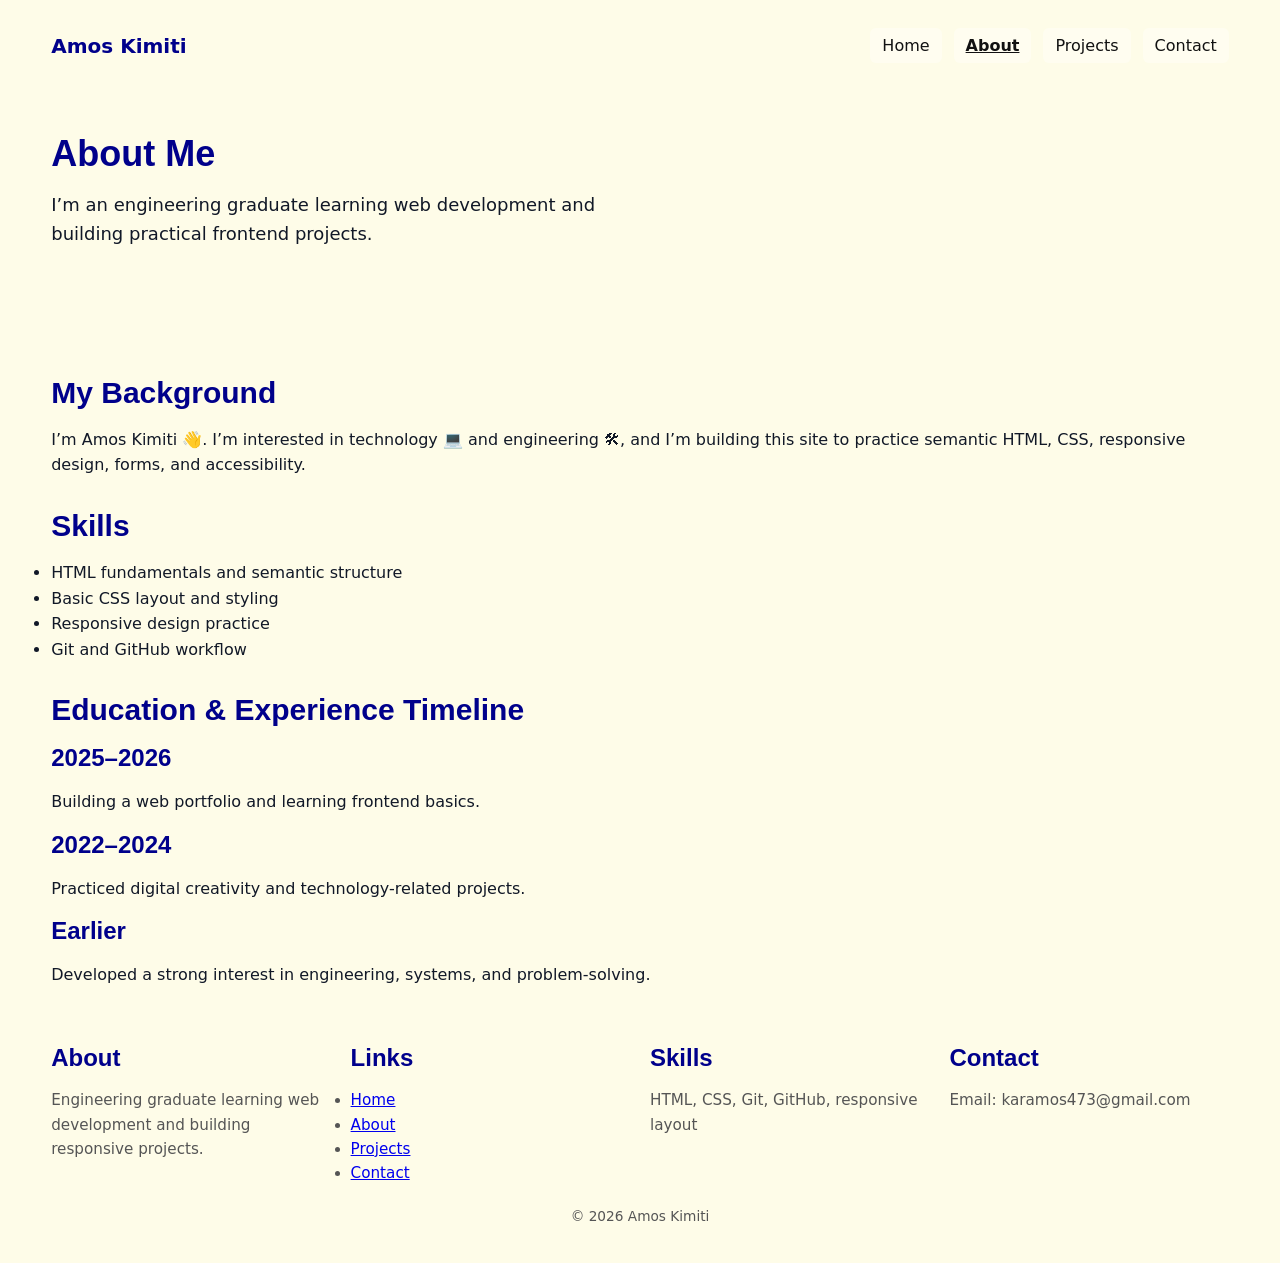
==== about.html @ 82bb10f3 "css changes and week 2 tasks" ====
<!DOCTYPE html>
<html lang="en">
<head>
  <meta charset="UTF-8" />
  <meta name="viewport" content="width=device-width, initial-scale=1.0" />
  <title>About | Amos Kimiti</title>

  <link rel="preconnect" href="https://fonts.googleapis.com">
  <link rel="preconnect" href="https://fonts.gstatic.com" crossorigin>
  <link href="https://fonts.googleapis.com/css2?family=Poppins:wght@400;600;700&family=Roboto:wght@400;500&display=swap" rel="stylesheet">

  <link rel="stylesheet" href="./styles.css"/>
</head>

<body class="about-page">
  <header class="container">
    <nav aria-label="Primary navigation">
      <a href="index.html" class="logo">Amos Kimiti</a>
      <ul>
        <li><a href="index.html">Home</a></li>
        <li><a href="about.html" aria-current="page">About</a></li>
        <li><a href="projects.html">Projects</a></li>
        <li><a href="contact.html">Contact</a></li>
      </ul>
    </nav>

    <section class="hero">
      <div class="hero-text">
        <h1>About Me</h1>
        <p class="lead">
          I’m an engineering graduate learning web development and building practical frontend projects.
        </p>
      </div>
    </section>
  </header>

  <main class="container">
    <section class="grid">
      <article class="card">
        <h2>My Background</h2>
        <p>
          I’m Amos Kimiti 👋. I’m interested in technology 💻 and engineering 🛠, and I’m building this site to
          practice semantic HTML, CSS, responsive design, forms, and accessibility.
        </p>
      </article>

      <article class="card">
        <h2>Skills</h2>
        <ul>
          <li>HTML fundamentals and semantic structure</li>
          <li>Basic CSS layout and styling</li>
          <li>Responsive design practice</li>
          <li>Git and GitHub workflow</li>
        </ul>
      </article>
    </section>

    <section>
      <h2>Education & Experience Timeline</h2>
      <div class="skills-grid">
        <article class="card">
          <h3>2025–2026</h3>
          <p>Building a web portfolio and learning frontend basics.</p>
        </article>
        <article class="card">
          <h3>2022–2024</h3>
          <p>Practiced digital creativity and technology-related projects.</p>
        </article>
        <article class="card">
          <h3>Earlier</h3>
          <p>Developed a strong interest in engineering, systems, and problem-solving.</p>
        </article>
      </div>
    </section>
  </main>

  <footer class="container">
    <div class="footer-grid">
      <div>
        <h3>About</h3>
        <p>Engineering graduate learning web development and building responsive projects.</p>
      </div>
      <div>
        <h3>Links</h3>
        <ul>
          <li><a href="index.html">Home</a></li>
          <li><a href="about.html">About</a></li>
          <li><a href="projects.html">Projects</a></li>
          <li><a href="contact.html">Contact</a></li>
        </ul>
      </div>
      <div>
        <h3>Skills</h3>
        <p>HTML, CSS, Git, GitHub, responsive layout</p>
      </div>
      <div>
        <h3>Contact</h3>
        <p>Email: karamos473@gmail.com</p>
      </div>
    </div>
    <p class="footer-bottom">© 2026 Amos Kimiti</p>
  </footer>
</body>
</html>
---- styles.css ----
/* =========================
   RESET + ROOT
========================= */
* {
  margin: 0;
  padding: 0;
  box-sizing: border-box;
}

:root {
  /* Typography scale */
  --font-xs: 0.75rem;
  --font-sm: 0.875rem;
  --font-base: 1rem;
  --font-lg: 1.125rem;
  --font-xl: 1.25rem;
  --font-2xl: 1.5rem;
  --font-3xl: 1.875rem;
  --font-4xl: 2.25rem;

  /* Color system */
  --color-primary: #1d4ed8;
  --color-primary-light: #60a5fa;
  --color-primary-dark: #1e3a8a;
  --color-secondary: #f59e0b;
  --color-background: #f8fafc;
  --color-surface: rgba(255, 255, 255, 0.8);
  --color-text: #111827;
  --color-muted: #475569;
  --color-border: #94a3b8;
  --color-danger: #dc2626;

  --radius: 10px;
  --shadow-sm: 0 2px 8px rgba(0, 0, 0, 0.15);
  --shadow-md: 0 10px 20px rgba(0, 0, 0, 0.12);
}

body {
  font-family: system-ui, -apple-system, Segoe UI, Roboto, Arial, sans-serif;
  font-size: 16px;
  line-height: 1.6;
  color: var(--color-text);
  margin: 0;
}

.container {
  width: min(1000px, 90%);
  margin: 0 auto;
  padding: 20px 0;
}
body.home-page {
  background-color: #f8fafc;
}

body.about-page {
  background-color: #fefce8;
}

body.projects-page,
body.contact-page {
  background-color: #eff6ff;
  color: var(--color-text);
}
/* =========================
   TYPOGRAPHY
========================= */
h1,
h2,
h3,
h4,
h5,
h6 {
  color: darkblue;
  font-family: "Franklin Gothic Medium", "Arial Narrow", Arial, sans-serif;
  line-height: 1.2;
  margin-bottom: 1rem;
}

h1 {
  font-size: var(--font-4xl);
  margin-top: 10px;
}

h2 {
  font-size: var(--font-3xl);
  margin-top: 30px;
}

h3 {
  font-size: var(--font-2xl);
}

h4 {
  font-size: var(--font-xl);
}

h5 {
  font-size: var(--font-lg);
}

h6 {
  font-size: var(--font-base);
}

p {
  margin-bottom: 1rem;
}

small,
.text-small {
  font-size: var(--font-sm);
}

.lead {
  font-size: var(--font-lg);
  max-width: 700px;
}
/* =========================
   NAVIGATION
========================= */
nav {
  display: flex;
  justify-content: space-between;
  align-items: center;
  gap: 20px;
  padding: 10px 0 20px;
}

nav ul {
  list-style: none;
  padding: 0;
  margin: 0;
  display: flex;
  gap: 12px;
  flex-wrap: wrap;
  align-items: center;
}

nav a {
  text-decoration: none;
  padding: 8px 12px;
  border-radius: 6px;
  color: #111;
  background-color: rgba(255, 255, 255, 0.35);
  transition: all 0.3s ease;
}

nav a:hover {
  background-color: rgba(255, 255, 255, 0.6);
  transform: translateY(-2px);
}

nav a[aria-current="page"] {
  font-weight: bold;
  text-decoration: underline;
}
.logo {
  font-weight: 700;
  font-size: var(--font-xl);
  color: darkblue;
  background: none;
  padding: 0;
}
/* =========================
   HERO
========================= */
.hero {
  padding: 40px 0;
  display: grid;
  gap: 24px;
  align-items: center;
}

.hero-text {
  max-width: 650px;
}

.hero-image img {
  width: 220px;
  border-radius: 8px;
  box-shadow: var(--shadow-md);
}



/* =========================
   BUTTONS
========================= */
button,
.btn {
  display: inline-block;
  background-color: darkblue;
  color: white;
  padding: 10px 20px;
  border: none;
  border-radius: 6px;
  cursor: pointer;
  font: inherit;
  text-decoration: none;
  transition: all 0.3s ease;
}

button:hover,
.btn:hover {
  background-color: navy;
  transform: translateY(-2px);
  box-shadow: 0 4px 6px rgba(0, 0, 0, 0.1);
}

.btn-secondary {
  background: transparent;
  color: darkblue;
  border: 2px solid darkblue;
}

.btn-secondary:hover {
  background: darkblue;
  color: white;
}

.btn-danger {
  background: var(--color-danger);
  color: white;
}

.btn-danger:hover {
  background: #b91c1c;
}

.btn-disabled,
button:disabled {
  background: #94a3b8;
  color: #e2e8f0;
  cursor: not-allowed;
  box-shadow: none;
  transform: none;
}
/* =========================
   BUTTONS
========================= */
button,
.btn {
  display: inline-block;
  background-color: darkblue;
  color: white;
  padding: 10px 20px;
  border: none;
  border-radius: 6px;
  cursor: pointer;
  font: inherit;
  text-decoration: none;
  transition: all 0.3s ease;
}

button:hover,
.btn:hover {
  background-color: navy;
  transform: translateY(-2px);
  box-shadow: 0 4px 6px rgba(0, 0, 0, 0.1);
}

.btn-secondary {
  background: transparent;
  color: darkblue;
  border: 2px solid darkblue;
}

.btn-secondary:hover {
  background: darkblue;
  color: white;
}

.btn-danger {
  background: var(--color-danger);
  color: white;
}

.btn-danger:hover {
  background: #b91c1c;
}

.btn-disabled,
button:disabled {
  background: #94a3b8;
  color: #e2e8f0;
  cursor: not-allowed;
  box-shadow: none;
  transform: none;
}
.contact-layout {
  display: grid;
  grid-template-columns: 1fr;
  gap: 20px;
}

.contact-sidebar {
  background: rgba(255, 255, 255, 0.7);
  padding: 20px;
  border-radius: 10px;
  box-shadow: var(--shadow-sm);
}
/* =========================
   FOOTER
========================= */
footer {
  margin-top: 40px;
  padding: 30px 20px;
  font-size: 0.95em;
  color: #555;
}

.footer-grid {
  display: grid;
  grid-template-columns: 1fr;
  gap: 20px;
  text-align: left;
}

.footer-bottom {
  text-align: center;
  margin-top: 20px;
  font-size: 0.9em;
}
/* =========================
   GRID PRACTICE
========================= */
.gallery {
  display: grid;
  grid-template-columns: 1fr;
  gap: 16px;
}

.gallery img {
  width: 100%;
  height: 220px;
  object-fit: cover;
}

.magazine-layout {
  display: grid;
  grid-template-columns: 1fr;
  gap: 16px;
}

.mag-header,
.mag-sidebar,
.mag-main,
.mag-footer {
  padding: 20px;
  border-radius: 8px;
  background: rgba(255, 255, 255, 0.75);
}
/* =========================
   RESPONSIVE
========================= */

/* Tablet */
@media (min-width: 768px) {
  .row {
    grid-template-columns: 1fr 1fr;
  }

  .projects-grid,
  .grid,
  .skills-grid,
  .gallery,
  .footer-grid {
    grid-template-columns: repeat(2, 1fr);
  }

  .hero {
    grid-template-columns: 1fr 1fr;
  }

  .contact-layout {
    grid-template-columns: 2fr 1fr;
  }
}

/* Desktop */
@media (min-width: 1024px) {
  .projects-grid,
  .gallery {
    grid-template-columns: repeat(3, 1fr);
  }

  .footer-grid {
    grid-template-columns: repeat(4, 1fr);
  }

  .magazine-layout {
    grid-template-columns: 250px 1fr;
    grid-template-areas:
      "header header"
      "sidebar main"
      "footer footer";
  }

  .mag-header { grid-area: header; }
  .mag-sidebar { grid-area: sidebar; }
  .mag-main { grid-area: main; }
  .mag-footer { grid-area: footer; }
}

/* Large Desktop */
@media (min-width: 1280px) {
  .container {
    width: min(1200px, 92%);
  }
}

/* Smaller screens only */
@media (max-width: 700px) {
  nav {
    flex-direction: column;
    align-items: flex-start;
  }

  nav ul {
    flex-direction: column;
    align-items: flex-start;
  }
}
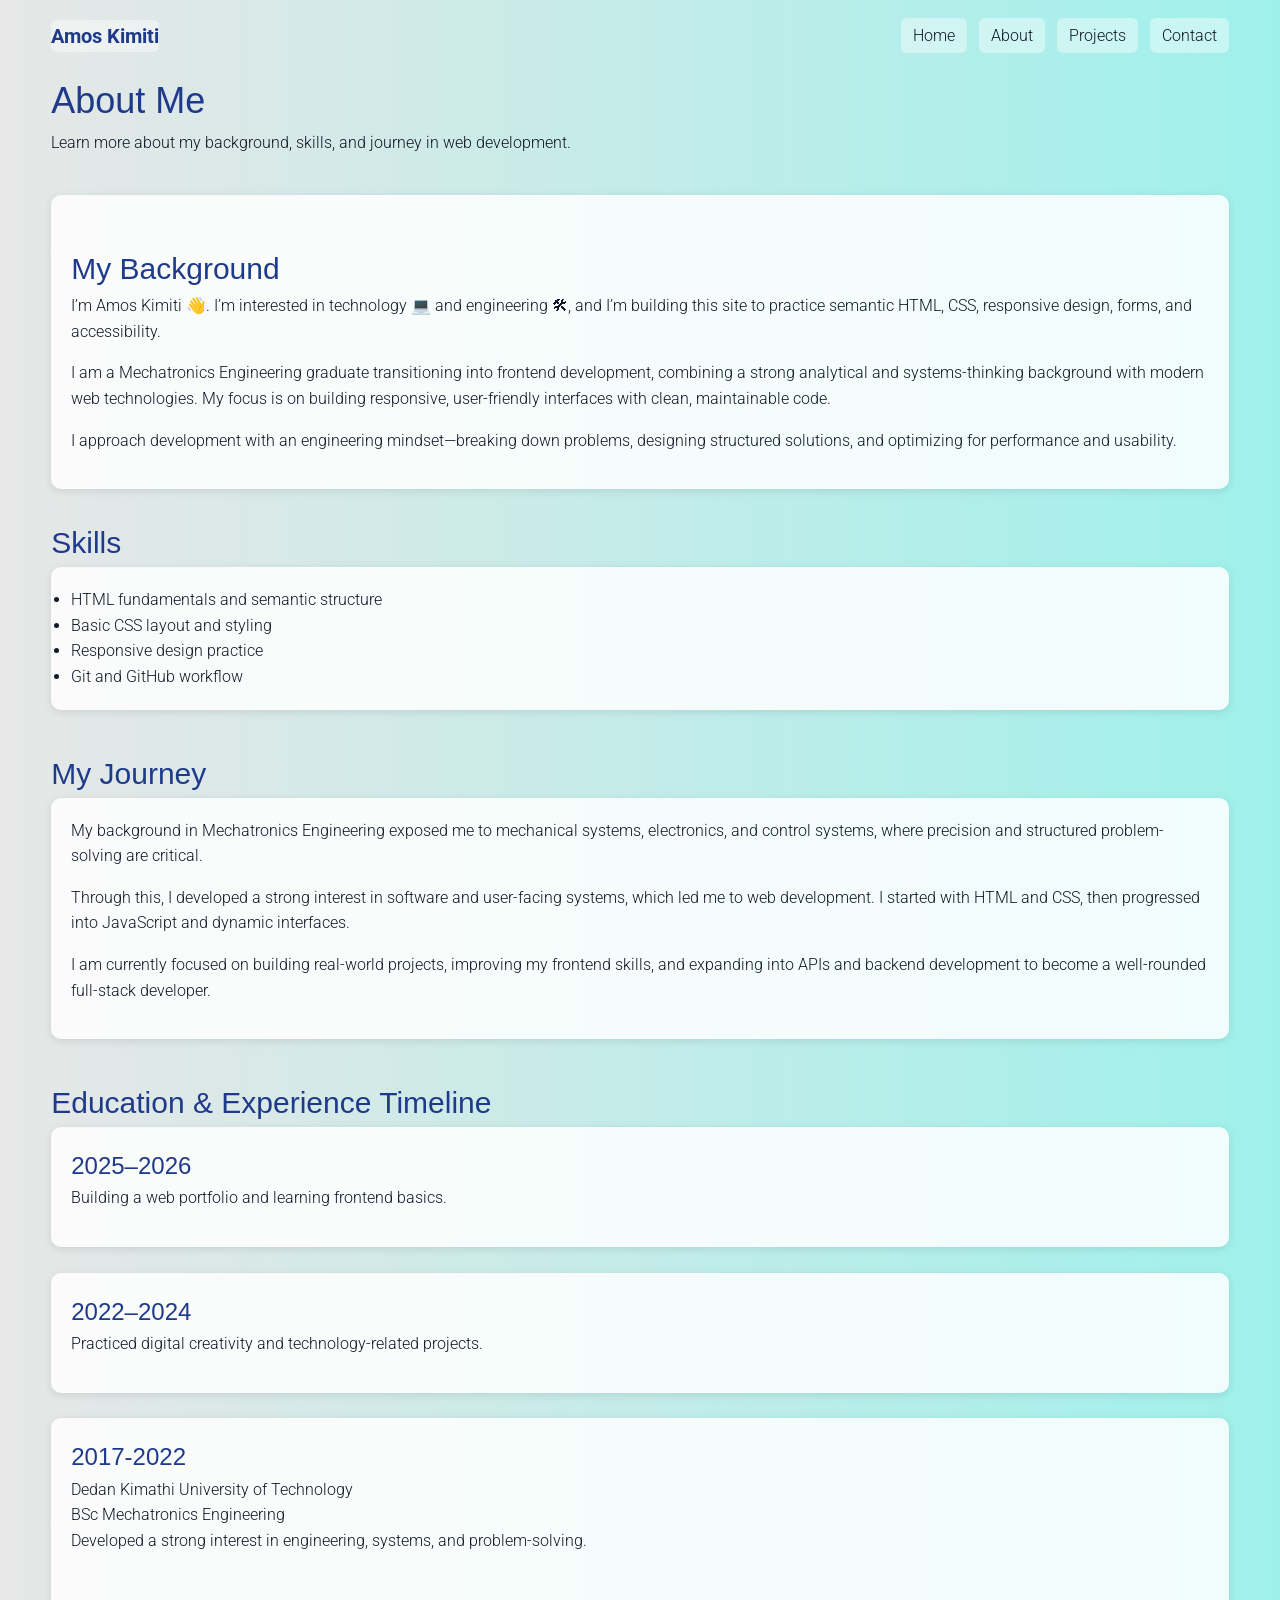
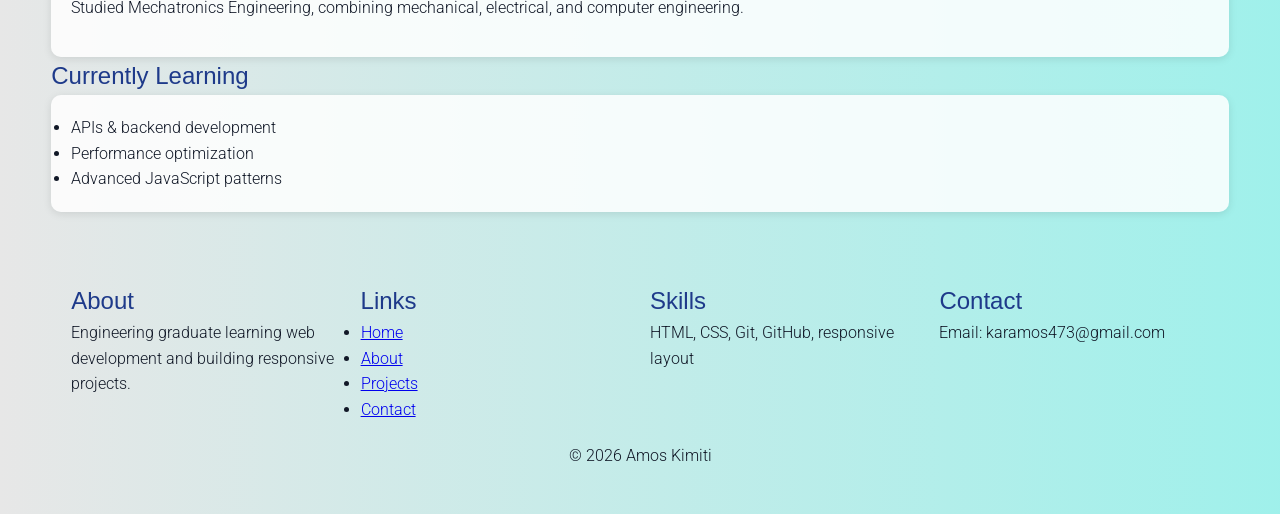
==== commit bdd3db88: "added hamburger menu" ====
--- a/about.html
+++ b/about.html
@@ -15,23 +15,33 @@
 <body class="about-page">
   <header class="container">
     <nav aria-label="Primary navigation">
+      
+      <!-- Logo OUTSIDE ul  -->
       <a href="index.html" class="logo">Amos Kimiti</a>
-      <ul>
-        <li><a href="index.html">Home</a></li>
-        <li><a href="about.html" aria-current="page">About</a></li>
+
+      <!-- Checkbox toggle -->
+      <input type="checkbox" id="menu-checkbox">
+
+      <!-- Hamburger -->
+      <label for="menu-checkbox" class="menu-toggle">☰</label>
+
+      <!-- Navigation -->
+      <ul class="nav-links">
+        <li><a href="index.html" aria-current="page">Home</a></li>
+        <li><a href="about.html">About</a></li>
         <li><a href="projects.html">Projects</a></li>
         <li><a href="contact.html">Contact</a></li>
       </ul>
+
     </nav>
 
     <section class="hero">
       <div class="hero-text">
         <h1>About Me</h1>
-        <p class="lead">
-          I’m an engineering graduate learning web development and building practical frontend projects.
-        </p>
+        <p class="lead">Learn more about my background, skills, and journey in web development.</p>
       </div>
     </section>
+
   </header>
 
   <main class="container">
@@ -42,10 +52,19 @@
           I’m Amos Kimiti 👋. I’m interested in technology 💻 and engineering 🛠, and I’m building this site to
           practice semantic HTML, CSS, responsive design, forms, and accessibility.
         </p>
+        <p>
+    I am a Mechatronics Engineering graduate transitioning into frontend development,
+    combining a strong analytical and systems-thinking background with modern web technologies.
+    My focus is on building responsive, user-friendly interfaces with clean, maintainable code.
+  </p>
+   <p>
+    I approach development with an engineering mindset—breaking down problems,
+    designing structured solutions, and optimizing for performance and usability.
+  </p>
       </article>
-
+<h2>Skills</h2>
       <article class="card">
-        <h2>Skills</h2>
+        
         <ul>
           <li>HTML fundamentals and semantic structure</li>
           <li>Basic CSS layout and styling</li>
@@ -54,23 +73,56 @@
         </ul>
       </article>
     </section>
+    <section><h2>My Journey</h2>
+      <article class="card">
+  
+  <p>
+    My background in Mechatronics Engineering exposed me to mechanical systems,
+    electronics, and control systems, where precision and structured problem-solving are critical.
+  </p>
 
+  <p>
+    Through this, I developed a strong interest in software and user-facing systems,
+    which led me to web development. I started with HTML and CSS,
+    then progressed into JavaScript and dynamic interfaces.
+  </p>
+
+  <p>
+    I am currently focused on building real-world projects, improving my frontend skills,
+    and expanding into APIs and backend development to become a well-rounded full-stack developer.
+  </p>
+</article>
+    
+</section>
     <section>
       <h2>Education & Experience Timeline</h2>
       <div class="skills-grid">
         <article class="card">
           <h3>2025–2026</h3>
           <p>Building a web portfolio and learning frontend basics.</p>
-        </article>
+        </article><br>
         <article class="card">
           <h3>2022–2024</h3>
           <p>Practiced digital creativity and technology-related projects.</p>
-        </article>
+        </article><br>
+
         <article class="card">
-          <h3>Earlier</h3>
-          <p>Developed a strong interest in engineering, systems, and problem-solving.</p>
+          <h3>2017-2022</h3>
+          <h4> Dedan Kimathi University of Technology </h4>
+          <h4>BSc Mechatronics Engineering</h4>
+          <p>
+            Developed a strong interest in engineering, systems, and problem-solving.</p><br>
+            <p>Studied Mechatronics Engineering, combining mechanical, electrical, and computer engineering.</p>
         </article>
       </div>
+      <h3>Currently Learning</h3>
+      <article class="card">
+  <ul>
+    <li>APIs & backend development</li>
+    <li>Performance optimization</li>
+    <li>Advanced JavaScript patterns</li>
+  </ul>
+</article>
     </section>
   </main>
 
--- a/styles.css
+++ b/styles.css
@@ -1,14 +1,18 @@
 /* =========================
-   RESET + ROOT
+   RESET (Task 3.1)
 ========================= */
 * {
   margin: 0;
   padding: 0;
   box-sizing: border-box;
-}
-
+  font-weight: 300;
+}
+
+/* =========================
+   VARIABLES (Task 3.3 + 3.4)
+========================= */
 :root {
-  /* Typography scale */
+  /* Typography */
   --font-xs: 0.75rem;
   --font-sm: 0.875rem;
   --font-base: 1rem;
@@ -18,311 +22,227 @@
   --font-3xl: 1.875rem;
   --font-4xl: 2.25rem;
 
-  /* Color system */
+  /* Colors */
   --color-primary: #1d4ed8;
   --color-primary-light: #60a5fa;
   --color-primary-dark: #1e3a8a;
   --color-secondary: #f59e0b;
   --color-background: #f8fafc;
-  --color-surface: rgba(255, 255, 255, 0.8);
+  --color-surface: rgba(255,255,255,0.85);
   --color-text: #111827;
   --color-muted: #475569;
   --color-border: #94a3b8;
   --color-danger: #dc2626;
 
   --radius: 10px;
-  --shadow-sm: 0 2px 8px rgba(0, 0, 0, 0.15);
-  --shadow-md: 0 10px 20px rgba(0, 0, 0, 0.12);
-}
-
+  --shadow-sm: 0 2px 8px rgba(0,0,0,0.1);
+  --shadow-md: 0 10px 20px rgba(0,0,0,0.12);
+}
+
+/* =========================
+   BASE (Task 3.1)
+========================= */
 body {
-  font-family: system-ui, -apple-system, Segoe UI, Roboto, Arial, sans-serif;
+  font-family: 'Roboto', system-ui, sans-serif;
   font-size: 16px;
   line-height: 1.6;
   color: var(--color-text);
-  margin: 0;
-}
-
+}
+@keyframes gradientShift {
+  0% {
+    background-position: 0% 50%;
+  }
+  50% {
+    background-position: 100% 50%;
+  }
+  100% {
+    background-position: 0% 50%;
+  }
+}
+body.projects-page,
+body.contact-page {
+    background: linear-gradient(
+    270deg,
+    #469df5,
+    #58faef,
+    #e7e7e7
+  );
+  background-size: 400% 400%;
+  animation: gradientShift 15s ease infinite;
+}
+body.home-page {
+    background: linear-gradient(
+    270deg,
+    #469df5,
+    #58faef,
+    #e7e7e7
+  );
+  background-size: 400% 400%;
+  animation: gradientShift 15s ease infinite;
+}
+body.about-page {
+    background: linear-gradient(
+    270deg,
+    #469df5,
+    #58faef,
+    #e7e7e7
+  );
+  background-size: 400% 400%;
+  animation: gradientShift 15s ease infinite;
+}
+/* =========================
+   TYPOGRAPHY (Task 3.3)
+========================= */
+h1 { font-size: var(--font-4xl); }
+h2 { font-size: var(--font-3xl); margin-top: 30px; }
+h3 { font-size: var(--font-2xl); }
+p { margin-bottom: 1rem; }
+
+h1, h2, h3 {
+  color: var(--color-primary-dark);
+  font-family: 'Poppins', sans-serif;
+}
+
+/* =========================
+   LAYOUT
+========================= */
 .container {
   width: min(1000px, 90%);
   margin: 0 auto;
-  padding: 20px 0;
-}
-body.home-page {
-  background-color: #f8fafc;
-}
-
-body.about-page {
-  background-color: #fefce8;
-}
-
-body.projects-page,
-body.contact-page {
-  background-color: #eff6ff;
-  color: var(--color-text);
-}
-/* =========================
-   TYPOGRAPHY
-========================= */
-h1,
-h2,
-h3,
-h4,
-h5,
-h6 {
-  color: darkblue;
-  font-family: "Franklin Gothic Medium", "Arial Narrow", Arial, sans-serif;
-  line-height: 1.2;
-  margin-bottom: 1rem;
-}
-
-h1 {
-  font-size: var(--font-4xl);
-  margin-top: 10px;
-}
-
-h2 {
-  font-size: var(--font-3xl);
-  margin-top: 30px;
-}
-
-h3 {
-  font-size: var(--font-2xl);
-}
-
-h4 {
-  font-size: var(--font-xl);
-}
-
-h5 {
-  font-size: var(--font-lg);
-}
-
-h6 {
-  font-size: var(--font-base);
-}
-
-p {
-  margin-bottom: 1rem;
-}
-
-small,
-.text-small {
-  font-size: var(--font-sm);
-}
-
-.lead {
-  font-size: var(--font-lg);
-  max-width: 700px;
-}
-/* =========================
-   NAVIGATION
+}
+
+/* =========================
+   NAV (Task 4.1 Flexbox)
 ========================= */
 nav {
   display: flex;
   justify-content: space-between;
   align-items: center;
-  gap: 20px;
-  padding: 10px 0 20px;
-}
-
-nav ul {
+  position: relative;
+  padding: 20px 0;
+}
+
+.logo {
+  font-weight: 700;
+  font-size: var(--font-xl);
+  color: var(--color-primary-dark);
+  text-decoration: none;
+  padding: 0;
+}
+
+.nav-links {
   list-style: none;
-  padding: 0;
-  margin: 0;
   display: flex;
   gap: 12px;
-  flex-wrap: wrap;
-  align-items: center;
-}
-
+}
+
+/* LINKS */
 nav a {
   text-decoration: none;
   padding: 8px 12px;
   border-radius: 6px;
-  color: #111;
-  background-color: rgba(255, 255, 255, 0.35);
+  color: var(--color-text);
+  background: rgba(255,255,255,0.4);
   transition: all 0.3s ease;
 }
 
 nav a:hover {
-  background-color: rgba(255, 255, 255, 0.6);
   transform: translateY(-2px);
-}
-
-nav a[aria-current="page"] {
-  font-weight: bold;
-  text-decoration: underline;
-}
-.logo {
-  font-weight: 700;
-  font-size: var(--font-xl);
-  color: darkblue;
-  background: none;
-  padding: 0;
-}
-/* =========================
-   HERO
-========================= */
-.hero {
-  padding: 40px 0;
-  display: grid;
-  gap: 24px;
-  align-items: center;
-}
-
-.hero-text {
-  max-width: 650px;
-}
-
-.hero-image img {
-  width: 220px;
-  border-radius: 8px;
-  box-shadow: var(--shadow-md);
-}
-
-
-
-/* =========================
-   BUTTONS
-========================= */
-button,
+  background: rgba(255,255,255,0.6);
+}
+
+/* =========================
+   HAMBURGER
+========================= */
+.menu-toggle {
+  display: none;
+  font-size: 1.8rem;
+  cursor: pointer;
+}
+
+#menu-checkbox {
+  display: none;
+}
+
+/* MOBILE NAV */
+@media (max-width: 700px) {
+  .menu-toggle { display: block; }
+
+  .nav-links {
+    display: none;
+    flex-direction: column;
+    position: absolute;
+    top: 60px;
+    right: 0;
+    background: white;
+    padding: 20px;
+    width: 200px;
+    border-radius: var(--radius);
+    box-shadow: var(--shadow-md);
+  }
+
+  #menu-checkbox:checked ~ .nav-links {
+    display: flex;
+  }
+}
+
+/* DESKTOP NAV */
+@media (min-width: 701px) {
+  .nav-links { display: flex; }
+}
+
+/* =========================
+   BUTTONS (Task 4.4)
+========================= */
 .btn {
-  display: inline-block;
-  background-color: darkblue;
+ display: inline-block;
+  background-color: var(--color-primary);
   color: white;
-  padding: 10px 20px;
+  padding: 15px 30px;
+  font-size: 1.2em;
   border: none;
   border-radius: 6px;
   cursor: pointer;
   font: inherit;
   text-decoration: none;
   transition: all 0.3s ease;
-}
-
-button:hover,
+  
+}
+
 .btn:hover {
-  background-color: navy;
+  background: var(--color-primary-dark);
   transform: translateY(-2px);
-  box-shadow: 0 4px 6px rgba(0, 0, 0, 0.1);
-}
-
-.btn-secondary {
-  background: transparent;
-  color: darkblue;
-  border: 2px solid darkblue;
-}
-
-.btn-secondary:hover {
-  background: darkblue;
-  color: white;
-}
-
-.btn-danger {
-  background: var(--color-danger);
-  color: white;
-}
-
-.btn-danger:hover {
-  background: #b91c1c;
-}
-
-.btn-disabled,
-button:disabled {
-  background: #94a3b8;
-  color: #e2e8f0;
-  cursor: not-allowed;
-  box-shadow: none;
-  transform: none;
-}
-/* =========================
-   BUTTONS
-========================= */
-button,
-.btn {
-  display: inline-block;
-  background-color: darkblue;
-  color: white;
-  padding: 10px 20px;
-  border: none;
-  border-radius: 6px;
-  cursor: pointer;
-  font: inherit;
-  text-decoration: none;
+}
+
+/* =========================
+   CARDS (Task 3.2 + 4.1)
+========================= */
+.card {
+  background: var(--color-surface);
+  padding: 20px;
+  border-radius: var(--radius);
+  box-shadow: var(--shadow-sm);
   transition: all 0.3s ease;
 }
 
-button:hover,
-.btn:hover {
-  background-color: navy;
-  transform: translateY(-2px);
-  box-shadow: 0 4px 6px rgba(0, 0, 0, 0.1);
-}
-
-.btn-secondary {
-  background: transparent;
-  color: darkblue;
-  border: 2px solid darkblue;
-}
-
-.btn-secondary:hover {
-  background: darkblue;
-  color: white;
-}
-
-.btn-danger {
-  background: var(--color-danger);
-  color: white;
-}
-
-.btn-danger:hover {
-  background: #b91c1c;
-}
-
-.btn-disabled,
-button:disabled {
-  background: #94a3b8;
-  color: #e2e8f0;
-  cursor: not-allowed;
-  box-shadow: none;
-  transform: none;
-}
-.contact-layout {
-  display: grid;
-  grid-template-columns: 1fr;
+.card:hover {
+  transform: translateY(-4px);
+  box-shadow: var(--shadow-md);
+}
+
+/* Card Row (Flexbox requirement) */
+.card-row {
+  display: flex;
   gap: 20px;
-}
-
-.contact-sidebar {
-  background: rgba(255, 255, 255, 0.7);
-  padding: 20px;
-  border-radius: 10px;
-  box-shadow: var(--shadow-sm);
-}
-/* =========================
-   FOOTER
-========================= */
-footer {
-  margin-top: 40px;
-  padding: 30px 20px;
-  font-size: 0.95em;
-  color: #555;
-}
-
-.footer-grid {
-  display: grid;
-  grid-template-columns: 1fr;
-  gap: 20px;
-  text-align: left;
-}
-
-.footer-bottom {
-  text-align: center;
-  margin-top: 20px;
-  font-size: 0.9em;
-}
-/* =========================
-   GRID PRACTICE
+  flex-wrap: wrap;
+}
+
+.card-row .card {
+  flex: 1 1 300px;
+}
+
+/* =========================
+   GRID (Task 4.2)
 ========================= */
 .gallery {
   display: grid;
@@ -330,6 +250,11 @@
   gap: 16px;
 }
 
+.projects-grid {
+  display: grid;
+  grid-template-columns: 1fr;
+  gap: 20px;
+}
 .gallery img {
   width: 100%;
   height: 220px;
@@ -350,12 +275,59 @@
   border-radius: 8px;
   background: rgba(255, 255, 255, 0.75);
 }
-/* =========================
-   RESPONSIVE
-========================= */
-
-/* Tablet */
-@media (min-width: 768px) {
+img {
+  max-width: 100%;
+  height: auto;
+}
+/* =========================
+   FOOTER (Task 4.1)
+========================= */
+footer {
+  margin-top: 40px;
+  padding: 30px 20px;
+}
+
+.footer-grid {
+  display: grid;
+  gap: 20px;
+}
+
+.footer-bottom {
+  text-align: center;
+  margin-top: 20px;
+}
+
+/* =========================
+   FORMS (Polish)
+========================= */
+form {
+  background: var(--color-surface);
+  padding: 20px;
+  border-radius: var(--radius);
+}
+
+input, textarea, select {
+  width: 100%;
+  padding: 10px;
+  border: 1px solid var(--color-border);
+  border-radius: 6px;
+}
+
+input:focus, textarea:focus {
+  border-color: var(--color-primary);
+  outline: none;
+}
+
+input:invalid, textarea:invalid {
+  border-color: var(--color-danger);
+}
+
+/* =========================
+   RESPONSIVE (Task 4.3)
+========================= */
+
+  /* Tablet */
+  @media (min-width: 768px) {
   .row {
     grid-template-columns: 1fr 1fr;
   }
@@ -420,4 +392,31 @@
     flex-direction: column;
     align-items: flex-start;
   }
+}
+section {
+  margin-bottom: 40px;
+}
+.row {
+  display: grid;
+  grid-template-columns: 1fr;
+  gap: 16px;
+  margin-bottom: 16px;
+}
+form {
+  background: var(--color-surface);
+  padding: 20px;
+  border-radius: var(--radius);
+  box-shadow: var(--shadow-sm);
+}
+
+fieldset {
+  border: 1px solid var(--color-border);
+  border-radius: var(--radius);
+  padding: 16px;
+  margin: 20px;
+}
+
+legend {
+  font-weight: 600;
+  padding: 0 8px;
 }
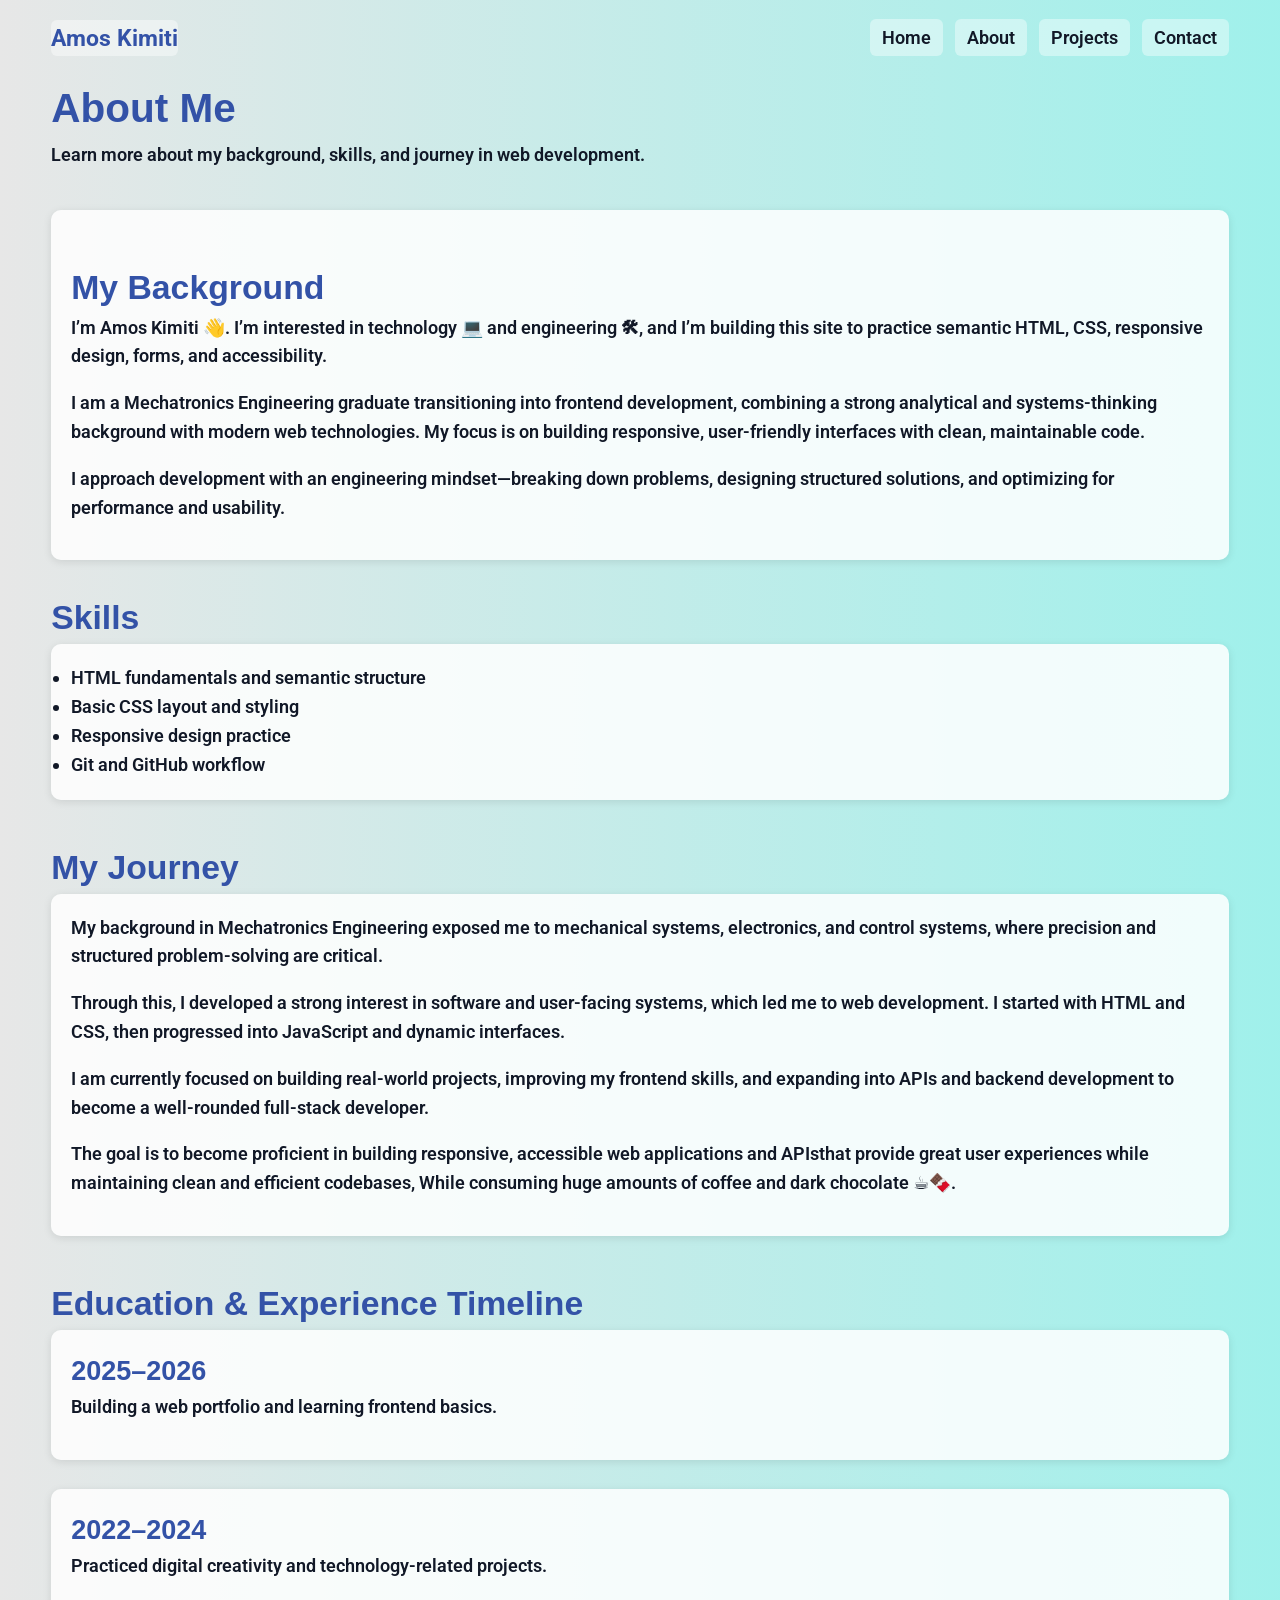
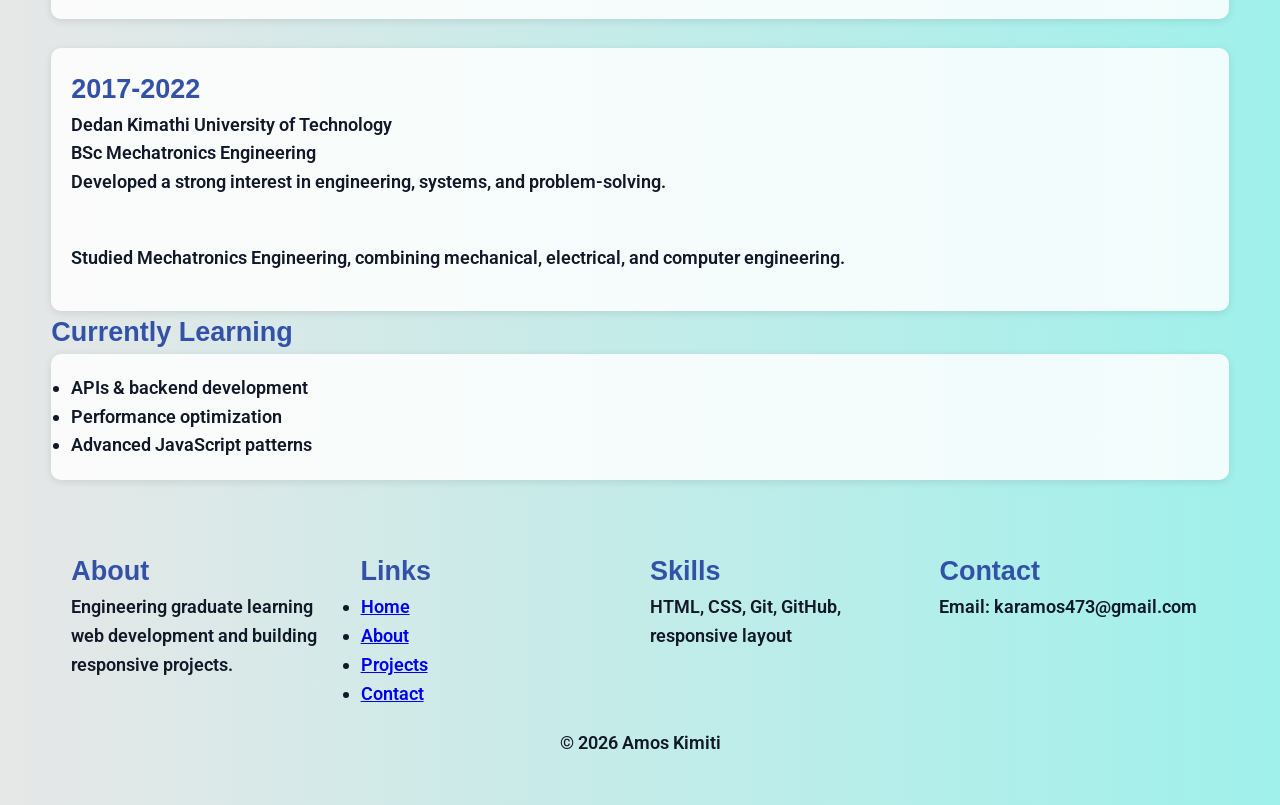
==== commit c3a6d99e: "screenshots additions" ====
--- a/about.html
+++ b/about.html
@@ -90,6 +90,9 @@
   <p>
     I am currently focused on building real-world projects, improving my frontend skills,
     and expanding into APIs and backend development to become a well-rounded full-stack developer.
+  
+  </p>
+  <p>The goal is to become proficient in building responsive, accessible web applications and APIsthat provide great user experiences while maintaining clean and efficient codebases, While consuming huge amounts of coffee and dark chocolate ☕🍫.</p>
   </p>
 </article>
     
--- a/styles.css
+++ b/styles.css
@@ -5,7 +5,8 @@
   margin: 0;
   padding: 0;
   box-sizing: border-box;
-  font-weight: 300;
+  font-size: 18px;
+  font-weight: 600;
 }
 
 /* =========================
@@ -25,7 +26,7 @@
   /* Colors */
   --color-primary: #1d4ed8;
   --color-primary-light: #60a5fa;
-  --color-primary-dark: #1e3a8a;
+  --color-primary-dark: #3352a7;
   --color-secondary: #f59e0b;
   --color-background: #f8fafc;
   --color-surface: rgba(255,255,255,0.85);
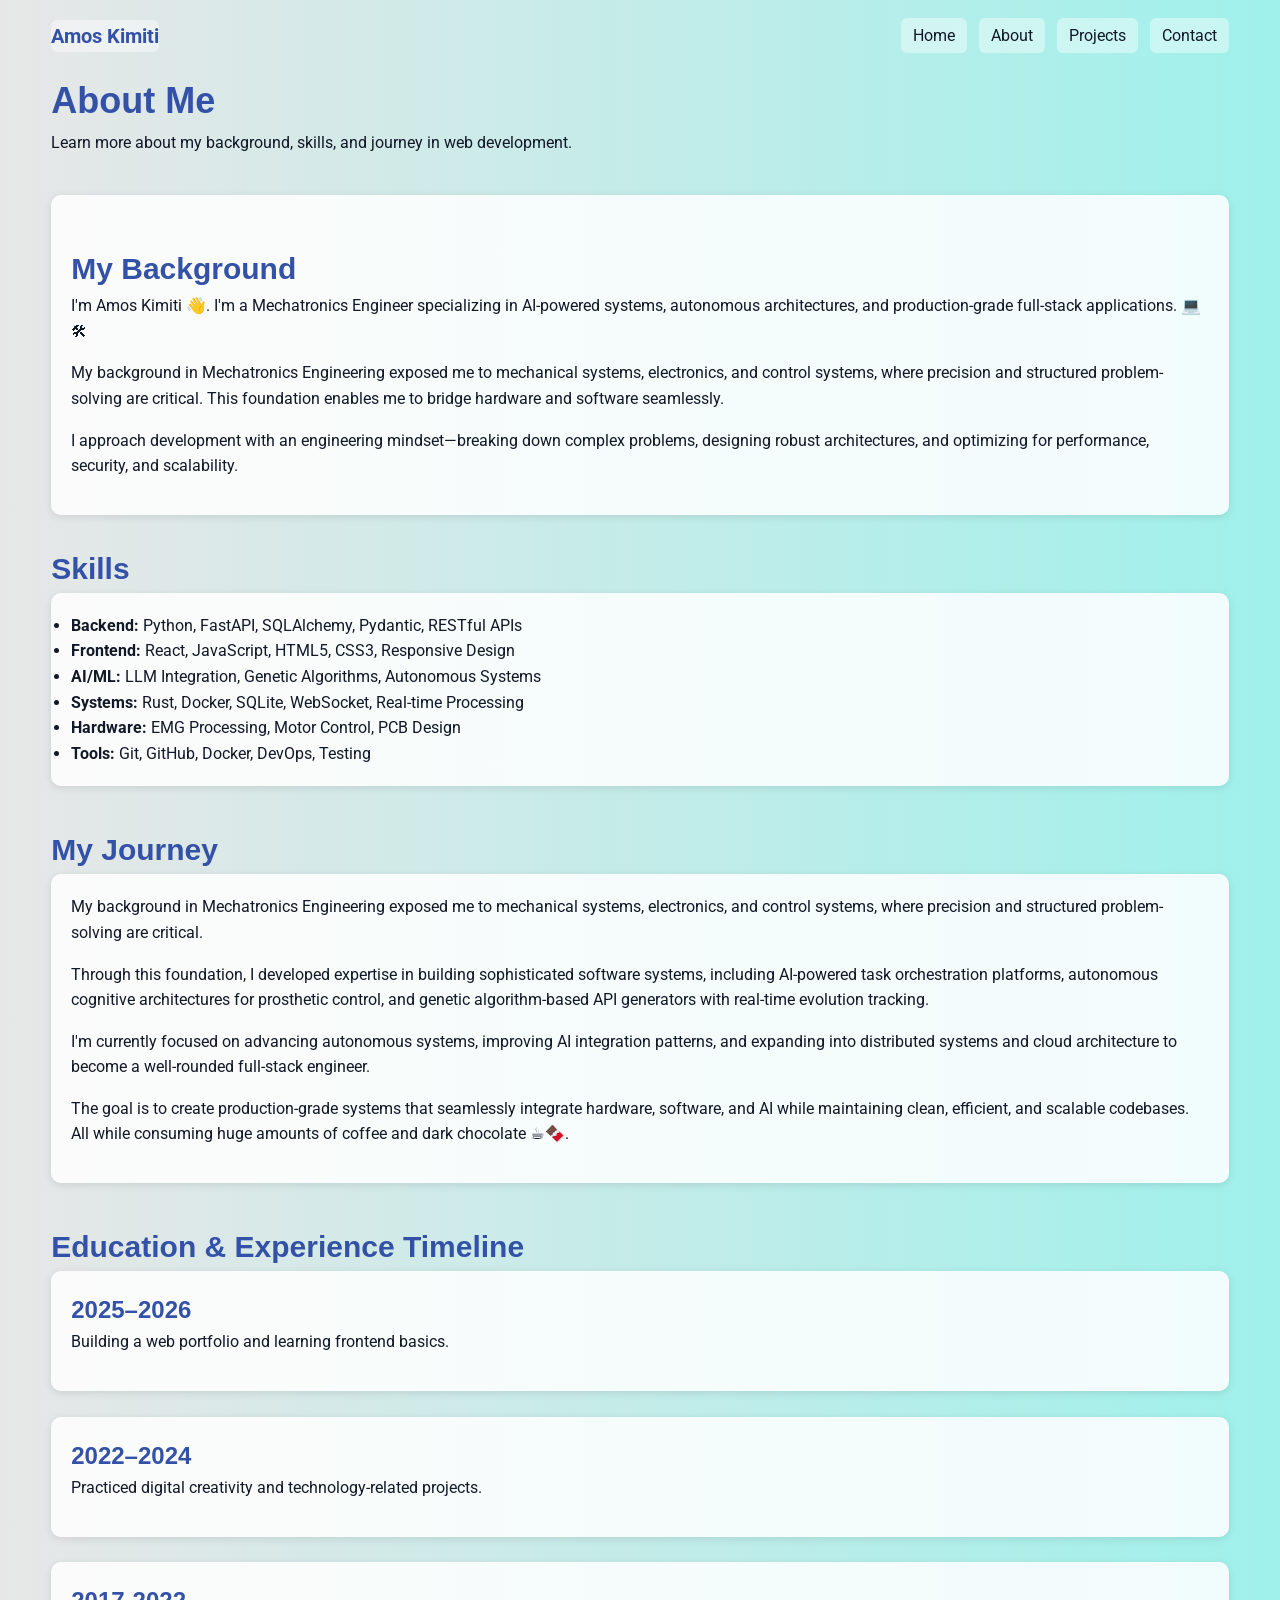
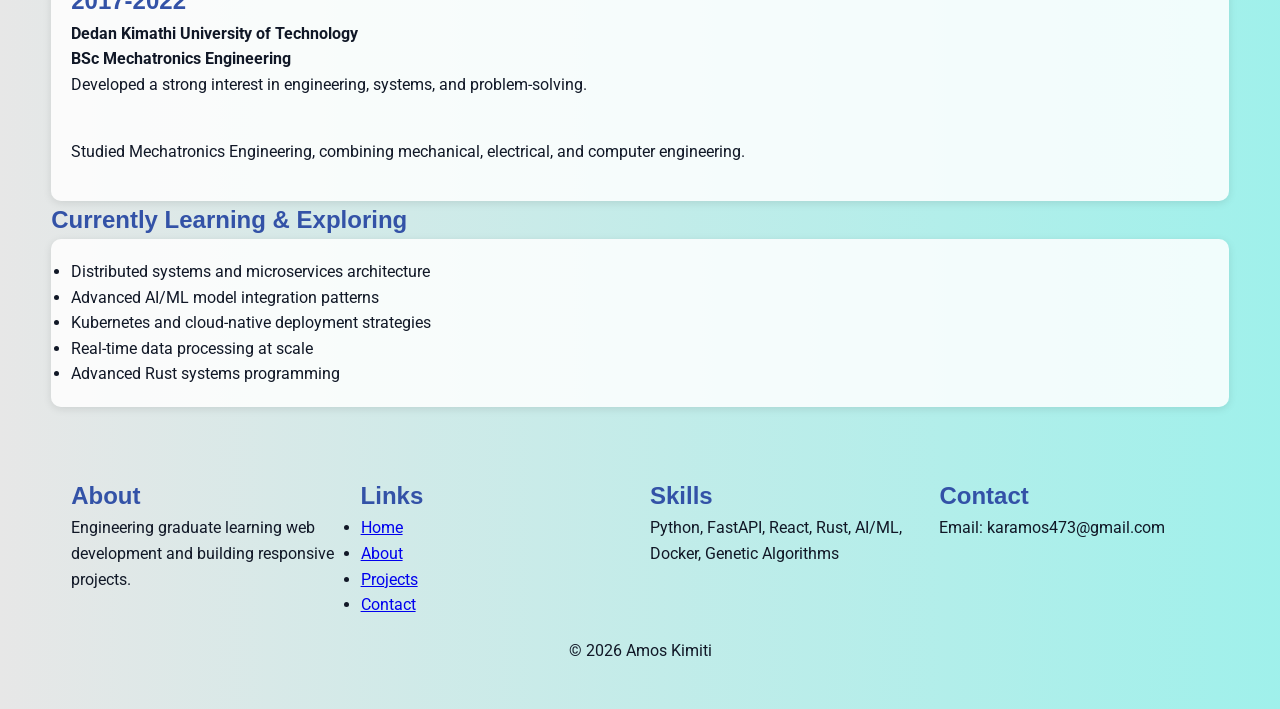
==== commit 392e6e66: "feat(website): update portfolio content with advanced skills and projects - Replace basic HTML/CSS f" ====
--- a/about.html
+++ b/about.html
@@ -9,7 +9,7 @@
   <link rel="preconnect" href="https://fonts.gstatic.com" crossorigin>
   <link href="https://fonts.googleapis.com/css2?family=Poppins:wght@400;600;700&family=Roboto:wght@400;500&display=swap" rel="stylesheet">
 
-  <link rel="stylesheet" href="./styles.css"/>
+  <link rel="stylesheet" href="styles.css"/>
 </head>
 
 <body class="about-page">
@@ -27,8 +27,8 @@
 
       <!-- Navigation -->
       <ul class="nav-links">
-        <li><a href="index.html" aria-current="page">Home</a></li>
-        <li><a href="about.html">About</a></li>
+        <li><a href="index.html">Home</a></li>
+        <li><a href="about.html" aria-current="page">About</a></li>
         <li><a href="projects.html">Projects</a></li>
         <li><a href="contact.html">Contact</a></li>
       </ul>
@@ -49,27 +49,29 @@
       <article class="card">
         <h2>My Background</h2>
         <p>
-          I’m Amos Kimiti 👋. I’m interested in technology 💻 and engineering 🛠, and I’m building this site to
-          practice semantic HTML, CSS, responsive design, forms, and accessibility.
+          I'm Amos Kimiti 👋. I'm a Mechatronics Engineer specializing in AI-powered systems, autonomous architectures,
+          and production-grade full-stack applications. 💻🛠
         </p>
         <p>
-    I am a Mechatronics Engineering graduate transitioning into frontend development,
-    combining a strong analytical and systems-thinking background with modern web technologies.
-    My focus is on building responsive, user-friendly interfaces with clean, maintainable code.
+    My background in Mechatronics Engineering exposed me to mechanical systems,
+    electronics, and control systems, where precision and structured problem-solving are critical.
+    This foundation enables me to bridge hardware and software seamlessly.
   </p>
    <p>
-    I approach development with an engineering mindset—breaking down problems,
-    designing structured solutions, and optimizing for performance and usability.
+    I approach development with an engineering mindset—breaking down complex problems,
+    designing robust architectures, and optimizing for performance, security, and scalability.
   </p>
       </article>
 <h2>Skills</h2>
       <article class="card">
         
         <ul>
-          <li>HTML fundamentals and semantic structure</li>
-          <li>Basic CSS layout and styling</li>
-          <li>Responsive design practice</li>
-          <li>Git and GitHub workflow</li>
+          <li><strong>Backend:</strong> Python, FastAPI, SQLAlchemy, Pydantic, RESTful APIs</li>
+          <li><strong>Frontend:</strong> React, JavaScript, HTML5, CSS3, Responsive Design</li>
+          <li><strong>AI/ML:</strong> LLM Integration, Genetic Algorithms, Autonomous Systems</li>
+          <li><strong>Systems:</strong> Rust, Docker, SQLite, WebSocket, Real-time Processing</li>
+          <li><strong>Hardware:</strong> EMG Processing, Motor Control, PCB Design</li>
+          <li><strong>Tools:</strong> Git, GitHub, Docker, DevOps, Testing</li>
         </ul>
       </article>
     </section>
@@ -82,18 +84,17 @@
   </p>
 
   <p>
-    Through this, I developed a strong interest in software and user-facing systems,
-    which led me to web development. I started with HTML and CSS,
-    then progressed into JavaScript and dynamic interfaces.
+    Through this foundation, I developed expertise in building sophisticated software systems,
+    including AI-powered task orchestration platforms, autonomous cognitive architectures for prosthetic control,
+    and genetic algorithm-based API generators with real-time evolution tracking.
   </p>
 
   <p>
-    I am currently focused on building real-world projects, improving my frontend skills,
-    and expanding into APIs and backend development to become a well-rounded full-stack developer.
+    I'm currently focused on advancing autonomous systems, improving AI integration patterns,
+    and expanding into distributed systems and cloud architecture to become a well-rounded full-stack engineer.
   
   </p>
-  <p>The goal is to become proficient in building responsive, accessible web applications and APIsthat provide great user experiences while maintaining clean and efficient codebases, While consuming huge amounts of coffee and dark chocolate ☕🍫.</p>
-  </p>
+  <p>The goal is to create production-grade systems that seamlessly integrate hardware, software, and AI while maintaining clean, efficient, and scalable codebases. All while consuming huge amounts of coffee and dark chocolate ☕🍫.</p>
 </article>
     
 </section>
@@ -118,12 +119,14 @@
             <p>Studied Mechatronics Engineering, combining mechanical, electrical, and computer engineering.</p>
         </article>
       </div>
-      <h3>Currently Learning</h3>
+      <h3>Currently Learning & Exploring</h3>
       <article class="card">
   <ul>
-    <li>APIs & backend development</li>
-    <li>Performance optimization</li>
-    <li>Advanced JavaScript patterns</li>
+    <li>Distributed systems and microservices architecture</li>
+    <li>Advanced AI/ML model integration patterns</li>
+    <li>Kubernetes and cloud-native deployment strategies</li>
+    <li>Real-time data processing at scale</li>
+    <li>Advanced Rust systems programming</li>
   </ul>
 </article>
     </section>
@@ -146,7 +149,7 @@
       </div>
       <div>
         <h3>Skills</h3>
-        <p>HTML, CSS, Git, GitHub, responsive layout</p>
+        <p>Python, FastAPI, React, Rust, AI/ML, Docker, Genetic Algorithms</p>
       </div>
       <div>
         <h3>Contact</h3>
--- a/styles.css
+++ b/styles.css
@@ -5,8 +5,6 @@
   margin: 0;
   padding: 0;
   box-sizing: border-box;
-  font-size: 18px;
-  font-weight: 600;
 }
 
 /* =========================
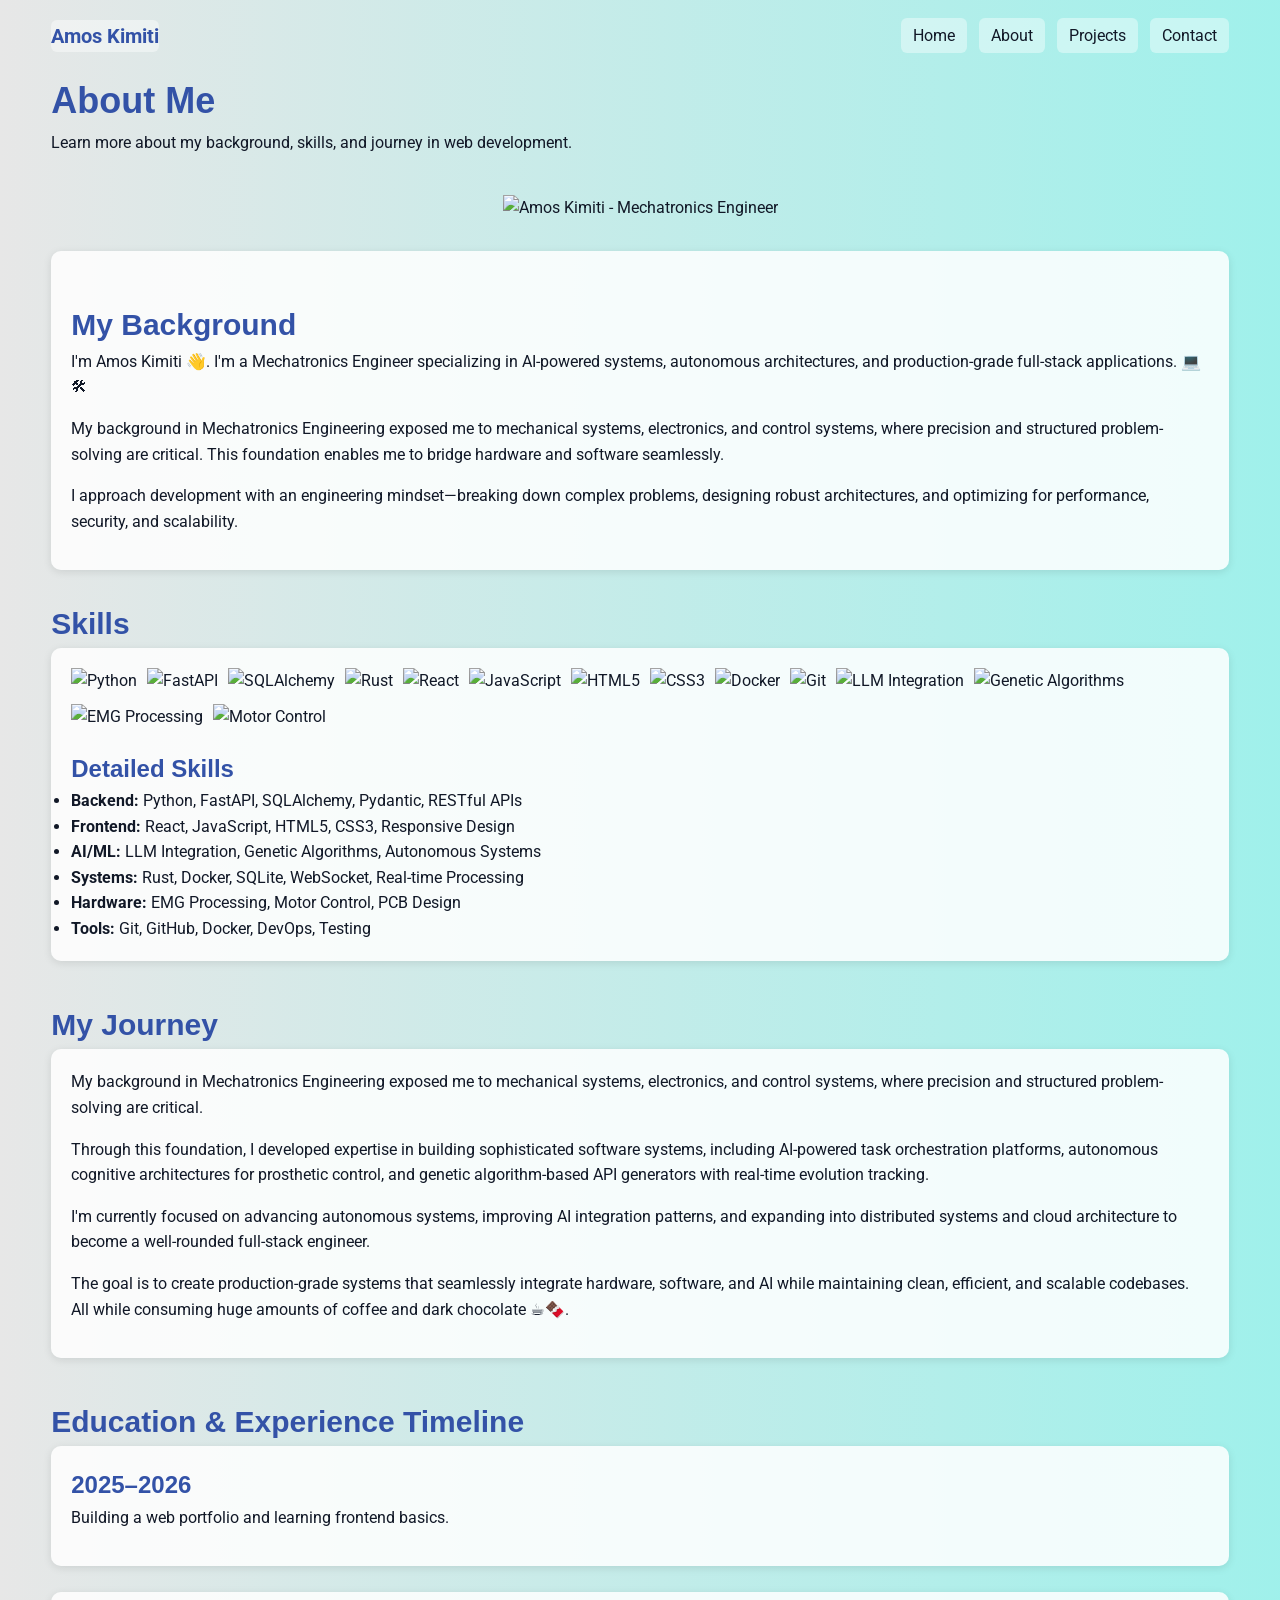
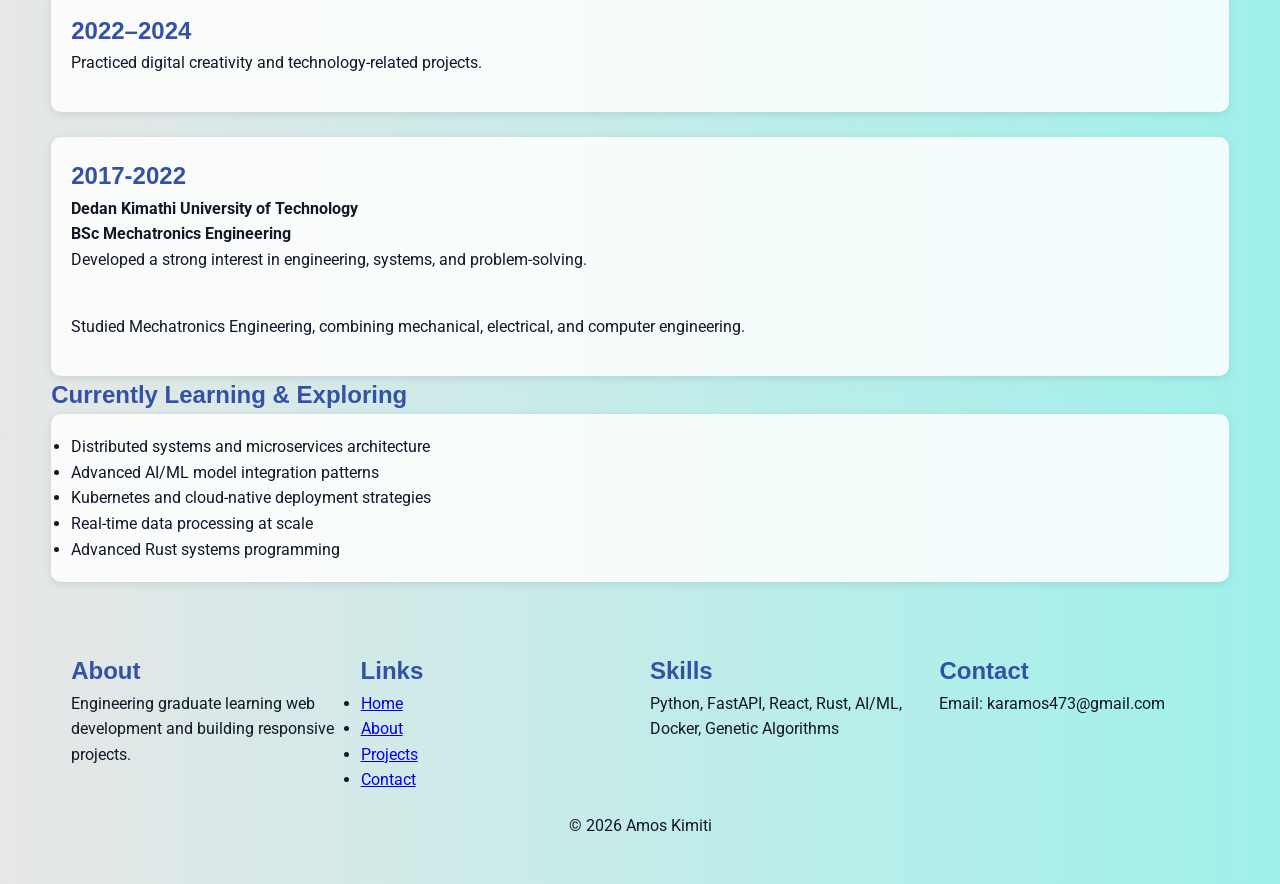
==== commit b50a82c8: "feat(home): add dynamic typing animation and tech stack badges - Implemented dynamic typing SVG anim" ====
--- a/about.html
+++ b/about.html
@@ -45,6 +45,11 @@
   </header>
 
   <main class="container">
+    <!-- Dynamic Typing Animation -->
+    <div style="text-align: center; margin-bottom: 30px;">
+      <img src="https://readme-typing-svg.herokuapp.com?size=28&duration=3500&color=00F7FF&center=true&vCenter=true&width=700&lines=AMOS+(KIMITI4)+🚀;Mechatronics+Engineer;Robotics+%7C+AI+%7C+Automation;Future+Software+Engineer;Building+Intelligent+Systems" alt="Amos Kimiti - Mechatronics Engineer" />
+    </div>
+
     <section class="grid">
       <article class="card">
         <h2>My Background</h2>
@@ -64,7 +69,34 @@
       </article>
 <h2>Skills</h2>
       <article class="card">
-        
+        <!-- Tech Stack Badges -->
+        <div style="display: flex; flex-wrap: wrap; gap: 10px; margin-bottom: 20px;">
+          <!-- Backend -->
+          <img src="https://img.shields.io/badge/Python-3776AB?style=for-the-badge&logo=python&logoColor=white" alt="Python" />
+          <img src="https://img.shields.io/badge/FastAPI-009688?style=for-the-badge&logo=fastapi&logoColor=white" alt="FastAPI" />
+          <img src="https://img.shields.io/badge/SQLAlchemy-D71F00?style=for-the-badge&logo=sqlalchemy&logoColor=white" alt="SQLAlchemy" />
+          <img src="https://img.shields.io/badge/Rust-000000?style=for-the-badge&logo=rust&logoColor=white" alt="Rust" />
+          
+          <!-- Frontend -->
+          <img src="https://img.shields.io/badge/React-61DAFB?style=for-the-badge&logo=react&logoColor=black" alt="React" />
+          <img src="https://img.shields.io/badge/JavaScript-F7DF1E?style=for-the-badge&logo=javascript&logoColor=black" alt="JavaScript" />
+          <img src="https://img.shields.io/badge/HTML5-E34F26?style=for-the-badge&logo=html5&logoColor=white" alt="HTML5" />
+          <img src="https://img.shields.io/badge/CSS3-1572B6?style=for-the-badge&logo=css3&logoColor=white" alt="CSS3" />
+          
+          <!-- DevOps -->
+          <img src="https://img.shields.io/badge/Docker-2496ED?style=for-the-badge&logo=docker&logoColor=white" alt="Docker" />
+          <img src="https://img.shields.io/badge/Git-F05032?style=for-the-badge&logo=git&logoColor=white" alt="Git" />
+          
+          <!-- AI/ML -->
+          <img src="https://img.shields.io/badge/LLM-FF6B00?style=for-the-badge&logo=openai&logoColor=white" alt="LLM Integration" />
+          <img src="https://img.shields.io/badge/Genetic_Algorithms-00D9FF?style=for-the-badge" alt="Genetic Algorithms" />
+          
+          <!-- Hardware -->
+          <img src="https://img.shields.io/badge/EMG_Processing-FF1493?style=for-the-badge" alt="EMG Processing" />
+          <img src="https://img.shields.io/badge/Motor_Control-32CD32?style=for-the-badge" alt="Motor Control" />
+        </div>
+
+        <h3>Detailed Skills</h3>
         <ul>
           <li><strong>Backend:</strong> Python, FastAPI, SQLAlchemy, Pydantic, RESTful APIs</li>
           <li><strong>Frontend:</strong> React, JavaScript, HTML5, CSS3, Responsive Design</li>
